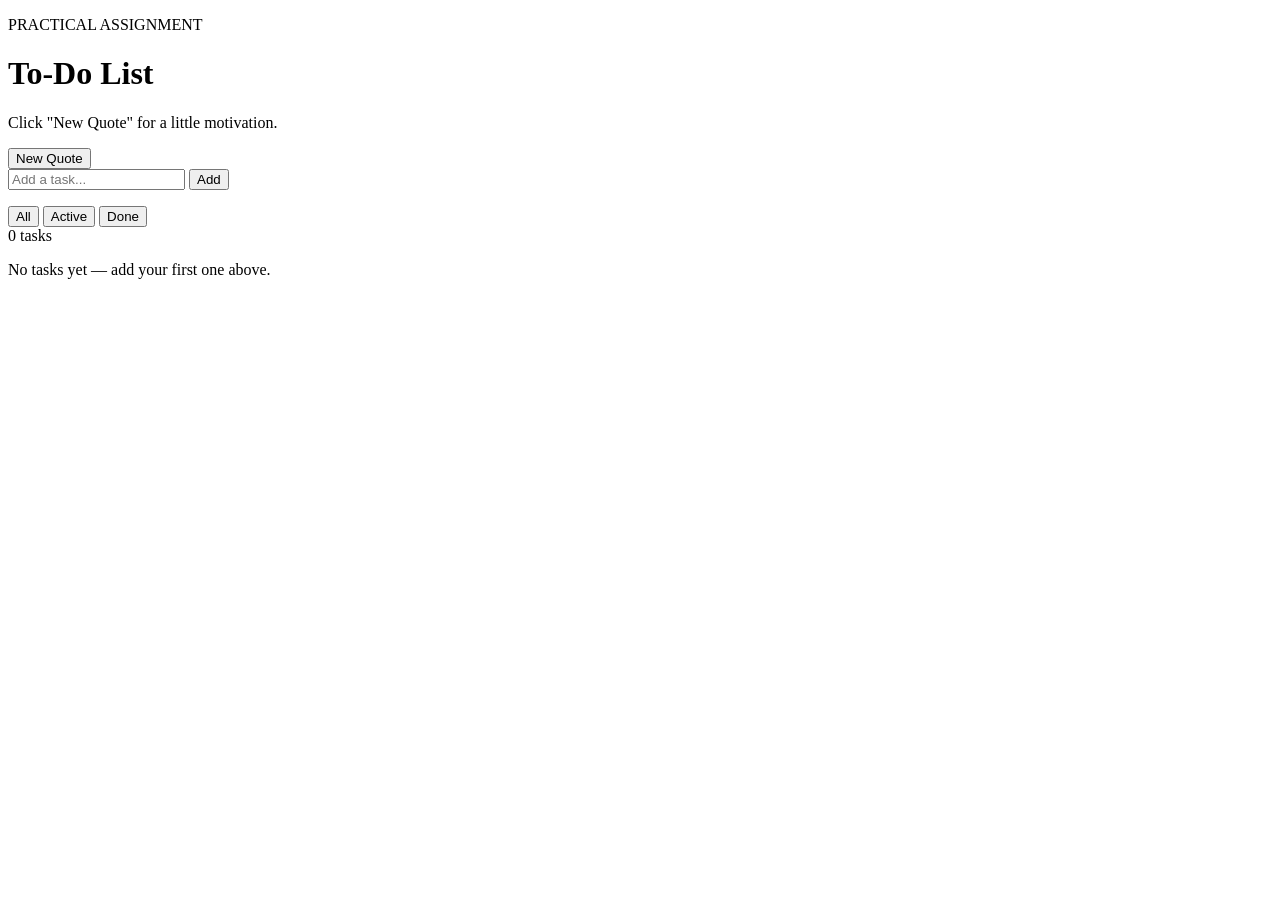
==== index.html @ 6e088c14 "added all todolist app structure" ====
<!doctype html>
<html lang="en">
    <head>
        <meta charset="UTF-8" />
        <meta name="viewport" content="width=device-width, initial-scale=1.0" />
        <title>To-Do List</title>
        <link rel="stylesheet" href="to-do-list.css" />
    </head>

    <body>
        <div class="todo-app">
            <header>
                <p class="kicker">PRACTICAL ASSIGNMENT</p>
                <h1>To-Do List</h1>
            </header>

            <!-- QUOTE WIDGET (Homework: Fetch Motivational Quotes) -->
            <div class="quote-box" id="quote-box">
                <p class="quote-text" id="quote-text">
                    Click "New Quote" for a little motivation.
                </p>
                <p class="quote-author" id="quote-author"></p>
                <button class="quote-btn" id="quote-btn" type="button">
                    New Quote
                </button>
            </div>

            <div class="composer">
                <input
                    type="text"
                    id="task-input"
                    placeholder="Add a task..."
                    autocomplete="off"
                />
                <button id="add-btn">Add</button>
            </div>

            <p class="error-msg" id="error-msg"></p>

            <!-- FILTER TABS -->
            <div class="filters" id="filters">
                <button
                    class="filter-btn active"
                    data-filter="all"
                    type="button"
                >
                    All
                </button>
                <button class="filter-btn" data-filter="active" type="button">
                    Active
                </button>
                <button class="filter-btn" data-filter="done" type="button">
                    Done
                </button>
            </div>

            <div class="list-meta">
                <span id="count-label">0 tasks</span>
                <span id="done-label"></span>
            </div>

            <ul id="task-list"></ul>

            <div class="empty-state" id="empty-state">
                No tasks yet — add your first one above.
            </div>
        </div>

        <script src="to-do-list.js"></script>
    </body>
</html>
---- to-do-list.css ----
:root {
    --primary: #ff6b5b;
    --primary-dark: #e8503f;
    --teal: #17b8a6;
    --purple: #8b5cf6;
    --yellow: #ffb703;
    --pink: #ff5da2;
    --secondary: #eaf6f5;
    --text-dark: #232946;
    --text-light: #6b7189;
    --card-bg: #ffffff;
    --shadow-sm: 0 2px 6px rgba(35, 41, 70, 0.08);
    --shadow-md: 0 12px 32px rgba(255, 107, 91, 0.18);
}
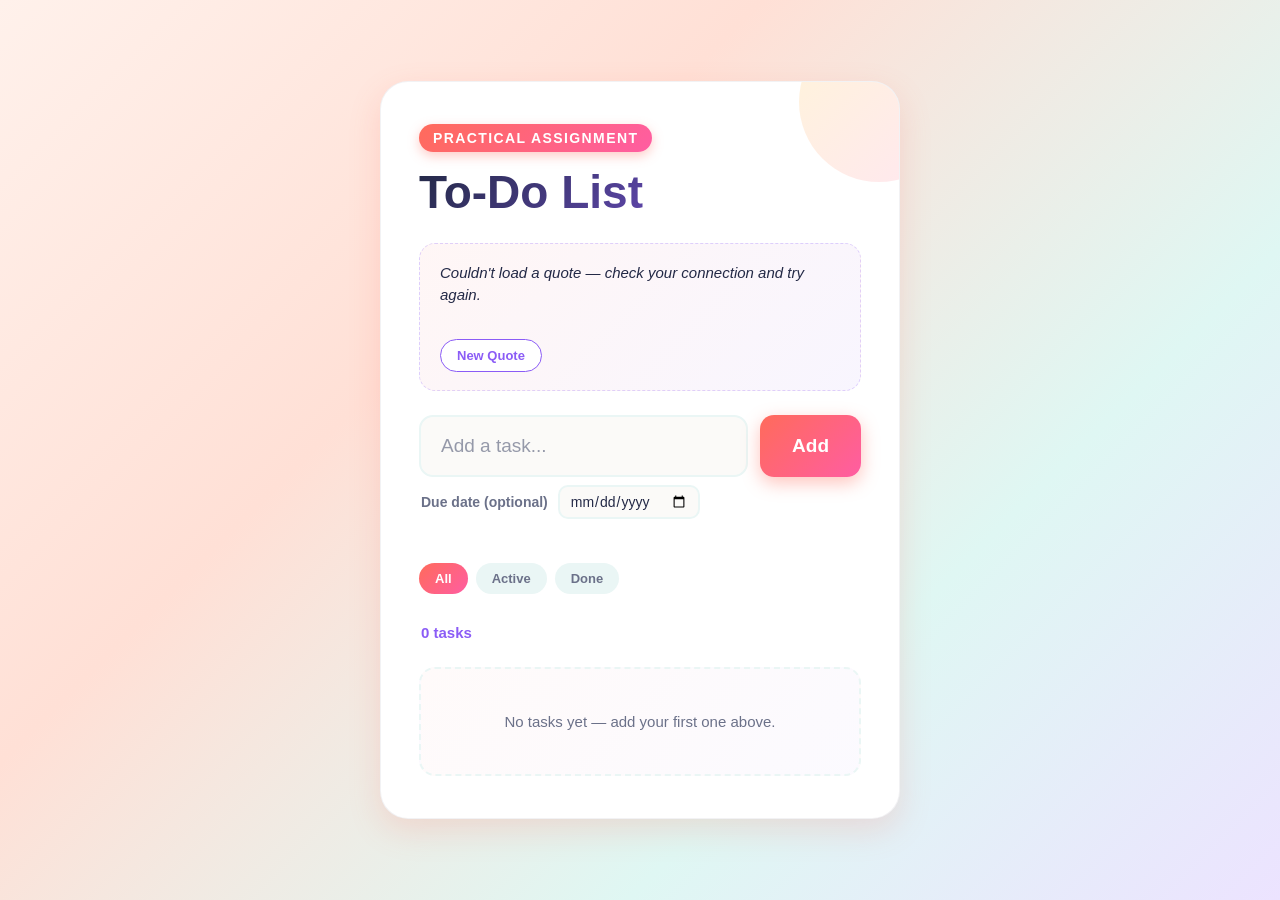
==== commit 615ab895: "Add edit task, due dates, and undo delete" ====
--- a/index.html
+++ b/index.html
@@ -35,6 +35,12 @@
                 <button id="add-btn">Add</button>
             </div>
 
+            <!-- DUE DATE (optional) -->
+            <label class="due-row" for="due-input">
+                Due date (optional)
+                <input type="date" id="due-input" />
+            </label>
+
             <p class="error-msg" id="error-msg"></p>
 
             <!-- FILTER TABS -->
@@ -66,6 +72,12 @@
             </div>
         </div>
 
+        <!-- UNDO TOAST -->
+        <div class="toast" id="toast" role="status" aria-live="polite">
+            <span id="toast-msg">Task deleted</span>
+            <button id="toast-undo" type="button">Undo</button>
+        </div>
+
         <script src="to-do-list.js"></script>
     </body>
 </html>
--- a/to-do-list.css
+++ b/to-do-list.css
@@ -12,3 +12,612 @@
     --shadow-sm: 0 2px 6px rgba(35, 41, 70, 0.08);
     --shadow-md: 0 12px 32px rgba(255, 107, 91, 0.18);
 }
+
+/* Color rotation for task accents/checkboxes — cycles every 4 tasks */
+.todo-app #task-list li:nth-child(4n + 1) {
+    --accent: var(--primary);
+}
+.todo-app #task-list li:nth-child(4n + 2) {
+    --accent: var(--teal);
+}
+.todo-app #task-list li:nth-child(4n + 3) {
+    --accent: var(--purple);
+}
+.todo-app #task-list li:nth-child(4n + 4) {
+    --accent: var(--pink);
+}
+
+html,
+body {
+    height: 100%;
+}
+
+body {
+    min-height: 100vh;
+    margin: 0;
+    display: flex;
+    align-items: center;
+    justify-content: center;
+    background: linear-gradient(
+        135deg,
+        #fff1eb 0%,
+        #ffe0d6 35%,
+        #dff7f3 70%,
+        #ece3ff 100%
+    );
+    font-family:
+        -apple-system, BlinkMacSystemFont, "Segoe UI", Roboto, sans-serif;
+}
+
+.todo-app {
+    box-sizing: border-box;
+    width: 100%;
+    max-width: 520px;
+    margin: 20px;
+    padding: 42px 38px;
+    color: var(--text-dark);
+    background: var(--card-bg);
+    border-radius: 28px;
+    box-shadow: var(--shadow-md);
+    border: 1px solid rgba(35, 41, 70, 0.06);
+    position: relative;
+    overflow: hidden;
+}
+
+.todo-app::before {
+    content: "";
+    position: absolute;
+    top: -60px;
+    right: -60px;
+    width: 160px;
+    height: 160px;
+    border-radius: 50%;
+    background: linear-gradient(135deg, var(--yellow), var(--pink));
+    opacity: 0.15;
+    pointer-events: none;
+}
+
+.todo-app header {
+    margin-bottom: 24px;
+    position: relative;
+}
+
+/* QUOTE WIDGET */
+.todo-app .quote-box {
+    background: linear-gradient(
+        135deg,
+        rgba(255, 107, 91, 0.06),
+        rgba(139, 92, 246, 0.06)
+    );
+    border: 1.5px dashed rgba(139, 92, 246, 0.25);
+    border-radius: 16px;
+    padding: 18px 20px;
+    margin-bottom: 24px;
+    text-align: left;
+}
+
+.todo-app .quote-text {
+    font-size: 15px;
+    font-style: italic;
+    color: var(--text-dark);
+    margin: 0 0 4px;
+    line-height: 1.5;
+}
+
+.todo-app .quote-author {
+    font-size: 13px;
+    font-weight: 700;
+    color: var(--purple);
+    margin: 0 0 12px;
+    min-height: 16px;
+}
+
+.todo-app .quote-btn {
+    background: #ffffff;
+    border: 1.5px solid var(--purple);
+    color: var(--purple);
+    font-size: 13px;
+    font-weight: 700;
+    padding: 8px 16px;
+    border-radius: 999px;
+    cursor: pointer;
+    transition:
+        background 0.15s ease,
+        color 0.15s ease,
+        opacity 0.15s ease;
+}
+
+.todo-app .quote-btn:hover {
+    background: var(--purple);
+    color: #ffffff;
+}
+
+.todo-app .quote-btn:disabled {
+    opacity: 0.6;
+    cursor: default;
+}
+
+/* FILTER TABS */
+.todo-app .filters {
+    display: flex;
+    gap: 8px;
+    margin: 18px 0 4px;
+}
+
+.todo-app .filter-btn {
+    background: var(--secondary);
+    border: none;
+    color: var(--text-light);
+    font-size: 13px;
+    font-weight: 700;
+    padding: 8px 16px;
+    border-radius: 999px;
+    cursor: pointer;
+    transition:
+        background 0.15s ease,
+        color 0.15s ease;
+}
+
+.todo-app .filter-btn:hover {
+    color: var(--text-dark);
+}
+
+.todo-app .filter-btn.active {
+    background: linear-gradient(135deg, var(--primary), var(--pink));
+    color: #ffffff;
+}
+
+.todo-app .kicker {
+    display: inline-flex;
+    align-items: center;
+    gap: 6px;
+    font-size: 14px;
+    letter-spacing: 0.1em;
+    text-transform: uppercase;
+    color: #ffffff;
+    margin: 0 0 14px;
+    font-weight: 800;
+    background: linear-gradient(135deg, var(--primary), var(--pink));
+    padding: 6px 14px;
+    border-radius: 999px;
+    box-shadow: 0 4px 12px rgba(255, 107, 91, 0.35);
+}
+
+.todo-app h1 {
+    font-size: 46px;
+    line-height: 1.15;
+    margin: 0;
+    font-weight: 800;
+    color: var(--text-dark);
+    background: linear-gradient(135deg, var(--text-dark), var(--purple));
+    -webkit-background-clip: text;
+    background-clip: text;
+    -webkit-text-fill-color: transparent;
+}
+
+.todo-app .composer {
+    display: flex;
+    gap: 12px;
+    margin-bottom: 8px;
+}
+
+.todo-app #task-input {
+    flex: 1;
+    background: #fbfaf8;
+    border: 2px solid var(--secondary);
+    border-radius: 14px;
+    padding: 18px 20px;
+    font-size: 19px;
+    color: var(--text-dark);
+    outline: none;
+    min-width: 0;
+    transition:
+        border-color 0.2s ease,
+        box-shadow 0.2s ease,
+        background 0.2s ease;
+}
+
+.todo-app #task-input::placeholder {
+    color: var(--text-light);
+    opacity: 0.7;
+}
+
+.todo-app #task-input:focus {
+    border-color: var(--primary);
+    background: var(--card-bg);
+    box-shadow: 0 0 0 4px rgba(255, 107, 91, 0.15);
+}
+
+.todo-app #task-input.shake {
+    animation: todo-shake 0.32s ease;
+    border-color: #c0392b;
+    box-shadow: 0 0 0 4px rgba(192, 57, 43, 0.15);
+}
+
+@keyframes todo-shake {
+    0%,
+    100% {
+        transform: translateX(0);
+    }
+    25% {
+        transform: translateX(-5px);
+    }
+    50% {
+        transform: translateX(5px);
+    }
+    75% {
+        transform: translateX(-5px);
+    }
+}
+
+.todo-app #add-btn {
+    background: linear-gradient(135deg, var(--primary), var(--pink));
+    color: #ffffff;
+    border: none;
+    border-radius: 14px;
+    padding: 0 32px;
+    font-size: 19px;
+    font-weight: 700;
+    cursor: pointer;
+    box-shadow: 0 6px 18px rgba(255, 107, 91, 0.4);
+    transition:
+        transform 0.15s ease,
+        box-shadow 0.15s ease,
+        opacity 0.15s ease;
+}
+
+.todo-app #add-btn:hover {
+    transform: translateY(-2px) scale(1.02);
+    box-shadow: 0 10px 24px rgba(255, 107, 91, 0.5);
+}
+
+.todo-app #add-btn:active {
+    transform: translateY(0) scale(0.98);
+    opacity: 0.92;
+}
+
+.todo-app .error-msg {
+    font-size: 16px;
+    color: #e8503f;
+    min-height: 18px;
+    margin: 8px 0 4px 2px;
+    font-weight: 600;
+}
+
+.todo-app .list-meta {
+    display: flex;
+    justify-content: space-between;
+    align-items: baseline;
+    margin: 30px 0 14px;
+    padding: 0 2px;
+}
+
+.todo-app .list-meta span {
+    font-size: 15px;
+    font-weight: 700;
+    color: var(--text-light);
+}
+
+.todo-app #count-label {
+    color: var(--purple);
+}
+
+.todo-app #done-label {
+    color: var(--teal);
+}
+
+.todo-app #task-list {
+    list-style: none;
+    margin: 0;
+    padding: 0;
+    display: flex;
+    flex-direction: column;
+    gap: 12px;
+}
+
+.todo-app #task-list li {
+    display: flex;
+    align-items: center;
+    gap: 12px;
+    background: #fbfaf8;
+    border: 1.5px solid transparent;
+    border-left: 4px solid var(--accent, var(--primary));
+    border-radius: 16px;
+    padding: 16px 16px 16px 10px;
+    animation: todo-rise 0.3s cubic-bezier(0.34, 1.56, 0.64, 1);
+    transition:
+        transform 0.15s ease,
+        box-shadow 0.15s ease,
+        border-color 0.15s ease,
+        opacity 0.15s ease;
+}
+
+.todo-app #task-list li.dragging {
+    opacity: 0.4;
+    box-shadow: 0 10px 24px rgba(35, 41, 70, 0.15);
+    cursor: grabbing;
+}
+
+.todo-app .drag-handle {
+    flex: none;
+    width: 18px;
+    height: 24px;
+    background: none;
+    border: none;
+    color: var(--text-light);
+    opacity: 0.35;
+    cursor: grab;
+    display: flex;
+    align-items: center;
+    justify-content: center;
+    padding: 0;
+    transition:
+        opacity 0.15s ease,
+        color 0.15s ease;
+}
+
+.todo-app .drag-handle:hover {
+    opacity: 0.8;
+    color: var(--accent, var(--primary));
+}
+
+.todo-app .drag-handle:active {
+    cursor: grabbing;
+}
+
+.todo-app #task-list li:hover {
+    transform: translateY(-3px) scale(1.01);
+    box-shadow: var(--shadow-sm);
+    border-color: var(--accent, var(--primary));
+}
+
+@keyframes todo-rise {
+    from {
+        opacity: 0;
+        transform: translateY(10px) scale(0.96);
+    }
+    to {
+        opacity: 1;
+        transform: translateY(0) scale(1);
+    }
+}
+
+.todo-app .check {
+    width: 28px;
+    height: 28px;
+    flex: none;
+    border-radius: 50%;
+    border: 2px solid var(--accent, var(--secondary));
+    background: var(--card-bg);
+    cursor: pointer;
+    display: flex;
+    align-items: center;
+    justify-content: center;
+    padding: 0;
+    transition:
+        background 0.2s ease,
+        border-color 0.2s ease,
+        transform 0.2s cubic-bezier(0.34, 1.56, 0.64, 1);
+}
+
+.todo-app .check:hover {
+    transform: scale(1.15) rotate(-6deg);
+}
+
+.todo-app .check svg {
+    width: 15px;
+    height: 15px;
+    opacity: 0;
+    transform: scale(0.4) rotate(-20deg);
+    transition:
+        opacity 0.2s ease,
+        transform 0.25s cubic-bezier(0.34, 1.56, 0.64, 1);
+}
+
+.todo-app li.done .check {
+    background: var(--accent, var(--primary));
+    border-color: var(--accent, var(--primary));
+    transform: scale(1.05);
+}
+
+.todo-app li.done .check svg {
+    opacity: 1;
+    transform: scale(1) rotate(0deg);
+}
+
+.todo-app .task-text {
+    flex: 1;
+    font-size: 20px;
+    line-height: 1.5;
+    word-break: break-word;
+    color: var(--text-dark);
+    font-weight: 500;
+    transition: color 0.2s ease;
+}
+
+.todo-app li.done .task-text {
+    text-decoration: line-through;
+    color: var(--text-light);
+    font-weight: 400;
+}
+
+.todo-app .delete-btn {
+    flex: none;
+    background: none;
+    border: none;
+    cursor: pointer;
+    color: var(--text-light);
+    opacity: 0;
+    padding: 7px;
+    border-radius: 8px;
+    display: flex;
+    transition:
+        opacity 0.15s ease,
+        color 0.15s ease,
+        background 0.15s ease,
+        transform 0.15s ease;
+}
+
+.todo-app #task-list li:hover .delete-btn {
+    opacity: 0.6;
+}
+
+.todo-app .delete-btn:hover {
+    opacity: 1;
+    color: #ffffff;
+    background: #e8503f;
+    transform: rotate(90deg);
+}
+
+.todo-app .empty-state {
+    display: none;
+    text-align: center;
+    padding: 44px 12px;
+    color: var(--text-light);
+    font-size: 15px;
+    font-weight: 500;
+    border: 2px dashed var(--secondary);
+    border-radius: 16px;
+    margin-top: 12px;
+    background: linear-gradient(
+        135deg,
+        rgba(255, 107, 91, 0.03),
+        rgba(139, 92, 246, 0.03)
+    );
+}
+
+@media (max-width: 400px) {
+    .todo-app {
+        width: 94%;
+        padding: 30px 22px;
+        border-radius: 20px;
+    }
+    .todo-app h1 {
+        font-size: 30px;
+    }
+    .todo-app #task-input {
+        font-size: 16px;
+    }
+    .todo-app #add-btn {
+        font-size: 16px;
+        padding: 0 20px;
+    }
+}
+/* DUE DATE ROW */
+.todo-app .due-row {
+    display: flex;
+    align-items: center;
+    gap: 10px;
+    margin: 6px 2px 0;
+    font-size: 14px;
+    font-weight: 600;
+    color: var(--text-light);
+}
+
+.todo-app #due-input {
+    font-family: inherit;
+    font-size: 14px;
+    color: var(--text-dark);
+    background: #fbfaf8;
+    border: 2px solid var(--secondary);
+    border-radius: 10px;
+    padding: 6px 10px;
+    outline: none;
+}
+
+.todo-app #due-input:focus {
+    border-color: var(--primary);
+}
+
+/* TASK TEXT + DUE BADGE */
+.todo-app .task-main {
+    flex: 1;
+    min-width: 0;
+    display: flex;
+    flex-direction: column;
+    gap: 4px;
+}
+
+.todo-app .task-text {
+    cursor: text;
+}
+
+.todo-app .due-badge {
+    display: none;
+    align-self: flex-start;
+    font-size: 12px;
+    font-weight: 700;
+    padding: 3px 10px;
+    border-radius: 999px;
+    background: var(--secondary);
+    color: var(--text-light);
+}
+
+.todo-app .due-badge.show {
+    display: inline-block;
+}
+
+.todo-app .due-badge.today {
+    background: rgba(255, 183, 3, 0.18);
+    color: #b07a00;
+}
+
+.todo-app .due-badge.overdue {
+    background: rgba(232, 80, 63, 0.12);
+    color: #e8503f;
+}
+
+/* INLINE EDIT */
+.todo-app .edit-input {
+    width: 100%;
+    box-sizing: border-box;
+    font-size: 20px;
+    font-weight: 500;
+    color: var(--text-dark);
+    background: #ffffff;
+    border: 2px solid var(--primary);
+    border-radius: 10px;
+    padding: 6px 10px;
+    outline: none;
+    box-shadow: 0 0 0 4px rgba(255, 107, 91, 0.15);
+}
+
+/* UNDO TOAST */
+.toast {
+    position: fixed;
+    left: 50%;
+    bottom: 28px;
+    transform: translate(-50%, 20px);
+    display: flex;
+    align-items: center;
+    gap: 14px;
+    background: var(--text-dark);
+    color: #ffffff;
+    padding: 12px 14px 12px 20px;
+    border-radius: 14px;
+    font-size: 15px;
+    font-weight: 600;
+    box-shadow: 0 12px 32px rgba(35, 41, 70, 0.3);
+    opacity: 0;
+    pointer-events: none;
+    transition:
+        opacity 0.2s ease,
+        transform 0.2s ease;
+    z-index: 10;
+}
+
+.toast.show {
+    opacity: 1;
+    transform: translate(-50%, 0);
+    pointer-events: auto;
+}
+
+.toast button {
+    background: linear-gradient(135deg, var(--primary), var(--pink));
+    color: #ffffff;
+    border: none;
+    border-radius: 999px;
+    padding: 7px 16px;
+    font-weight: 700;
+    cursor: pointer;
+}
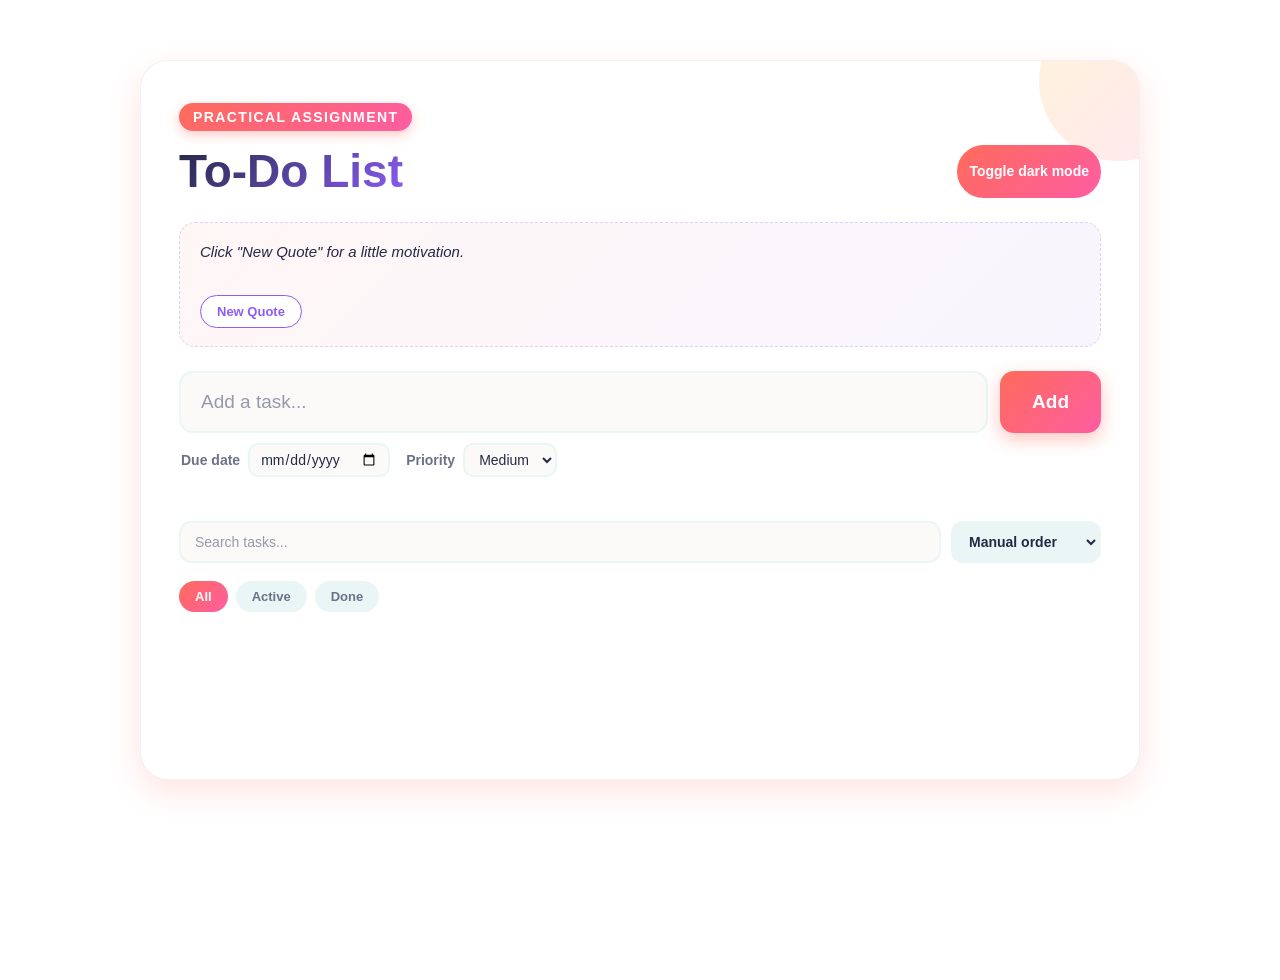
==== commit d241dd56: "feat: added darkmode" ====
--- a/index.html
+++ b/index.html
@@ -11,7 +11,10 @@
         <div class="todo-app">
             <header>
                 <p class="kicker">PRACTICAL ASSIGNMENT</p>
-                <h1>To-Do List</h1>
+                <div class="logo">
+                    <h1>To-Do List</h1>
+                    <button onclick="myFunction()">Toggle dark mode</button>
+                </div>
             </header>
 
             <!-- QUOTE WIDGET (Homework: Fetch Motivational Quotes) -->
@@ -35,13 +38,39 @@
                 <button id="add-btn">Add</button>
             </div>
 
-            <!-- DUE DATE (optional) -->
-            <label class="due-row" for="due-input">
-                Due date (optional)
-                <input type="date" id="due-input" />
-            </label>
+            <!-- DUE DATE + PRIORITY (optional) -->
+            <div class="due-row">
+                <label for="due-input">
+                    Due date
+                    <input type="date" id="due-input" />
+                </label>
+                <label for="priority-input">
+                    Priority
+                    <select id="priority-input">
+                        <option value="low">Low</option>
+                        <option value="medium" selected>Medium</option>
+                        <option value="high">High</option>
+                    </select>
+                </label>
+            </div>
 
             <p class="error-msg" id="error-msg"></p>
+
+            <!-- SEARCH + SORT -->
+            <div class="toolbar">
+                <input
+                    type="text"
+                    id="search-input"
+                    class="search-input"
+                    placeholder="Search tasks..."
+                    autocomplete="off"
+                />
+                <select id="sort-select" class="sort-select">
+                    <option value="manual">Manual order</option>
+                    <option value="due">Sort by due date</option>
+                    <option value="priority">Sort by priority</option>
+                </select>
+            </div>
 
             <!-- FILTER TABS -->
             <div class="filters" id="filters">
@@ -60,15 +89,12 @@
                 </button>
             </div>
 
-            <div class="list-meta">
-                <span id="count-label">0 tasks</span>
-                <span id="done-label"></span>
-            </div>
+            <div class="task-list-container">
+                <ul id="task-list"></ul>
 
-            <ul id="task-list"></ul>
-
-            <div class="empty-state" id="empty-state">
-                No tasks yet — add your first one above.
+                <div class="empty-state" id="empty-state">
+                    No tasks yet — add your first one above.
+                </div>
             </div>
         </div>
 
@@ -77,7 +103,6 @@
             <span id="toast-msg">Task deleted</span>
             <button id="toast-undo" type="button">Undo</button>
         </div>
-
-        <script src="to-do-list.js"></script>
     </body>
+    <script src="to-do-list.js"></script>
 </html>
--- a/to-do-list.css
+++ b/to-do-list.css
@@ -33,26 +33,29 @@
 }
 
 body {
+    background-color: white;
+    color: black;
     min-height: 100vh;
     margin: 0;
     display: flex;
-    align-items: center;
+    align-items: flex-start;
     justify-content: center;
-    background: linear-gradient(
-        135deg,
-        #fff1eb 0%,
-        #ffe0d6 35%,
-        #dff7f3 70%,
-        #ece3ff 100%
-    );
+    padding-top: 40px;
+    padding-bottom: 40px;
+
     font-family:
         -apple-system, BlinkMacSystemFont, "Segoe UI", Roboto, sans-serif;
 }
 
+.dark-mode {
+    background-image: linear-gradient(red, yellow, blue);
+    color: white;
+}
 .todo-app {
     box-sizing: border-box;
     width: 100%;
-    max-width: 520px;
+    max-width: 1000px;
+    height: 80%;
     margin: 20px;
     padding: 42px 38px;
     color: var(--text-dark);
@@ -76,7 +79,28 @@
     opacity: 0.15;
     pointer-events: none;
 }
-
+.logo {
+    display: flex;
+    justify-content: space-between;
+}
+.logo button {
+    background: linear-gradient(135deg, var(--primary), var(--pink));
+    border: none;
+    cursor: pointer;
+    color: white;
+    font-size: 14px;
+    font-weight: 700;
+    padding: 6px 12px;
+    border-radius: 999px;
+    transition:
+        background 0.15s ease,
+        color 0.15s ease,
+        transform 0.15s ease;
+}
+.logo button:hover {
+    background: linear-gradient(135deg, var(--yellow), var(--primary));
+    transform: translateY(-1px);
+}
 .todo-app header {
     margin-bottom: 24px;
     position: relative;
@@ -621,3 +645,218 @@
     font-weight: 700;
     cursor: pointer;
 }
+/* CLICKABLE DUE-DATE BADGE */
+.todo-app .task-main {
+    position: relative;
+}
+
+.todo-app .due-badge {
+    display: inline-block;
+    border: none;
+    font-family: inherit;
+    cursor: pointer;
+    transition:
+        transform 0.15s ease,
+        opacity 0.15s ease;
+}
+
+.todo-app .due-badge:hover {
+    transform: translateY(-1px);
+}
+
+/* task has no date yet */
+.todo-app .due-badge.empty {
+    background: transparent;
+    border: 1.5px dashed var(--text-light);
+    color: var(--text-light);
+    opacity: 0.55;
+}
+
+.todo-app .due-badge.empty:hover {
+    opacity: 1;
+    border-color: var(--primary);
+    color: var(--primary);
+}
+
+/* hidden real date input, only used to open the calendar popup */
+.todo-app .due-editor {
+    position: absolute;
+    left: 0;
+    bottom: 0;
+    width: 1px;
+    height: 1px;
+    opacity: 0;
+    pointer-events: none;
+}
+/* =========================================================
+   PRIORITY TAGS, SEARCH BOX, SORT DROPDOWN
+   ========================================================= */
+
+/* Due date + priority now share one row */
+.todo-app .due-row {
+    display: flex;
+    align-items: center;
+    flex-wrap: wrap;
+    gap: 16px;
+    margin: 10px 2px 0;
+}
+
+.todo-app .due-row label {
+    display: flex;
+    align-items: center;
+    gap: 8px;
+    font-size: 14px;
+    font-weight: 600;
+    color: var(--text-light);
+}
+
+.todo-app #due-input,
+.todo-app #priority-input {
+    font-family: inherit;
+    font-size: 14px;
+    color: var(--text-dark);
+    background: #fbfaf8;
+    border: 2px solid var(--secondary);
+    border-radius: 10px;
+    padding: 6px 10px;
+    outline: none;
+    cursor: pointer;
+}
+
+.todo-app #due-input:focus,
+.todo-app #priority-input:focus {
+    border-color: var(--primary);
+}
+
+/* Search + sort toolbar */
+.todo-app .toolbar {
+    display: flex;
+    gap: 10px;
+    margin: 18px 0 4px;
+}
+
+.todo-app .search-input {
+    flex: 1;
+    min-width: 0;
+    font-family: inherit;
+    font-size: 14px;
+    color: var(--text-dark);
+    background: #fbfaf8;
+    border: 2px solid var(--secondary);
+    border-radius: 12px;
+    padding: 10px 14px;
+    outline: none;
+    transition:
+        border-color 0.2s ease,
+        box-shadow 0.2s ease;
+}
+
+.todo-app .search-input::placeholder {
+    color: var(--text-light);
+    opacity: 0.7;
+}
+
+.todo-app .search-input:focus {
+    border-color: var(--primary);
+    box-shadow: 0 0 0 4px rgba(255, 107, 91, 0.12);
+}
+
+.todo-app .sort-select {
+    font-family: inherit;
+    font-size: 14px;
+    font-weight: 600;
+    color: var(--text-dark);
+    background: var(--secondary);
+    border: 2px solid transparent;
+    border-radius: 12px;
+    padding: 10px 12px;
+    outline: none;
+    cursor: pointer;
+    max-width: 150px;
+}
+
+.todo-app .sort-select:focus {
+    border-color: var(--primary);
+}
+
+/* Priority tag on each task */
+.todo-app .priority-badge {
+    display: inline-block;
+    align-self: flex-start;
+    border: none;
+    font-family: inherit;
+    cursor: pointer;
+    font-size: 12px;
+    font-weight: 700;
+    padding: 3px 10px;
+    border-radius: 999px;
+    margin-top: 2px;
+    transition: transform 0.15s ease;
+}
+
+.todo-app .priority-badge:hover {
+    transform: translateY(-1px);
+}
+
+.todo-app .priority-badge.low {
+    background: rgba(23, 184, 166, 0.15);
+    color: #0e8577;
+}
+
+.todo-app .priority-badge.medium {
+    background: rgba(255, 183, 3, 0.18);
+    color: #b07a00;
+}
+
+.todo-app .priority-badge.high {
+    background: rgba(232, 80, 63, 0.14);
+    color: #e8503f;
+}
+
+/* task-main now stacks text, due badge, and priority badge with a bit more gap */
+.todo-app .task-main {
+    gap: 5px;
+}
+
+@media (max-width: 600px) {
+    .todo-app .toolbar {
+        flex-wrap: wrap;
+    }
+    .todo-app .sort-select {
+        max-width: none;
+        flex: 1;
+    }
+}
+/* Scrollable task list */
+.task-list-container {
+    max-height: 500px;
+    overflow-y: auto;
+    overflow-x: hidden;
+    padding-right: 8px;
+}
+
+/* Task list */
+#task-list {
+    margin: 0;
+    padding: 0;
+    list-style: none;
+}
+
+/* Custom scrollbar */
+.task-list-container::-webkit-scrollbar {
+    width: 8px;
+}
+
+.task-list-container::-webkit-scrollbar-track {
+    background: #f1f1f1;
+    border-radius: 10px;
+}
+
+.task-list-container::-webkit-scrollbar-thumb {
+    background: #bbb;
+    border-radius: 10px;
+}
+
+.task-list-container::-webkit-scrollbar-thumb:hover {
+    background: #999;
+}
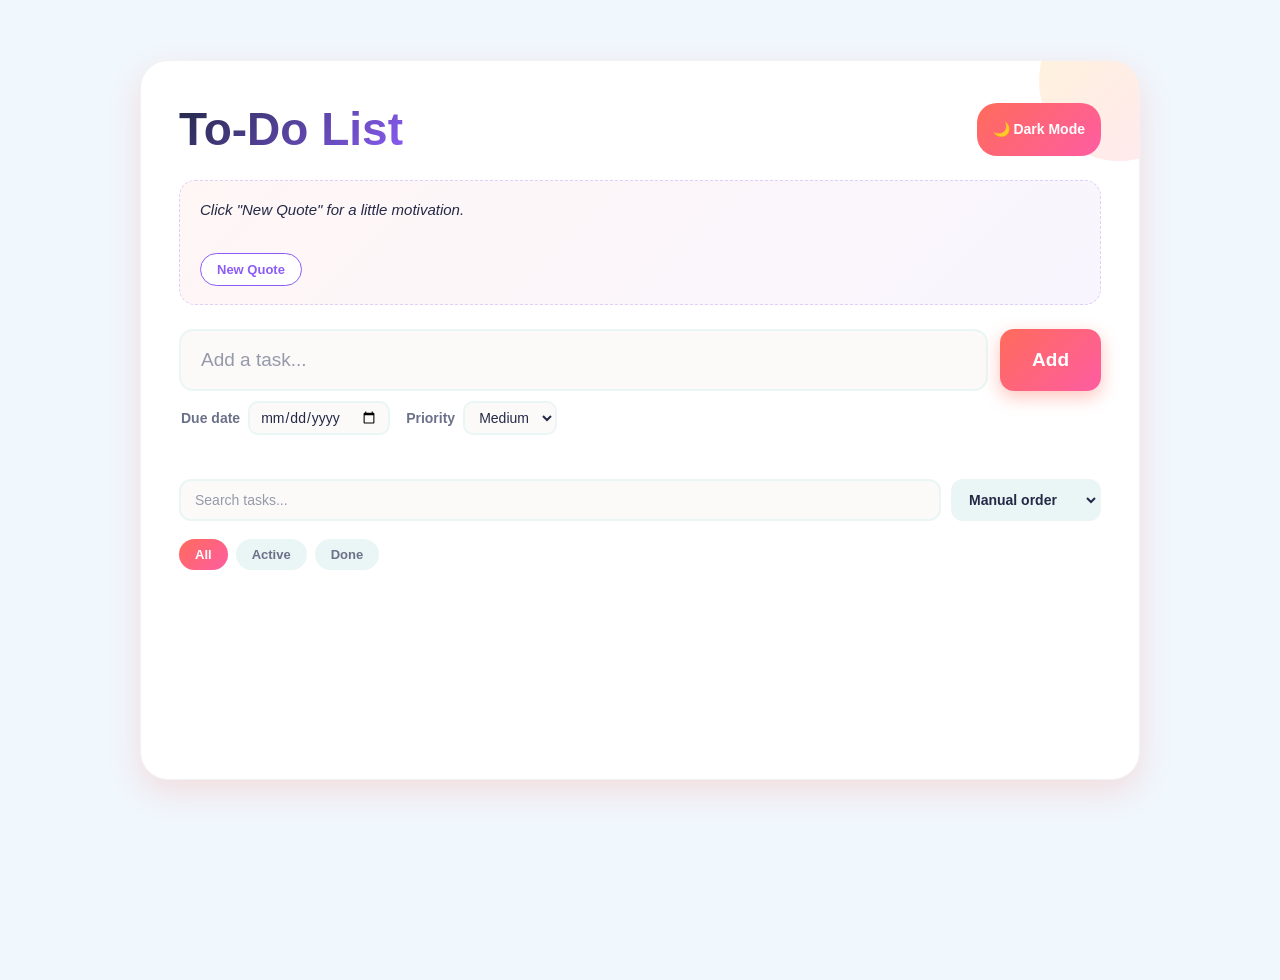
==== commit ea8fed67: "feat: Added Light and Dark mode" ====
--- a/index.html
+++ b/index.html
@@ -10,10 +10,12 @@
     <body>
         <div class="todo-app">
             <header>
-                <p class="kicker">PRACTICAL ASSIGNMENT</p>
                 <div class="logo">
                     <h1>To-Do List</h1>
-                    <button onclick="myFunction()">Toggle dark mode</button>
+
+                    <button id="mode-btn" onclick="myFunction()">
+                        🌙 Dark Mode
+                    </button>
                 </div>
             </header>
 
--- a/to-do-list.css
+++ b/to-do-list.css
@@ -33,8 +33,8 @@
 }
 
 body {
-    background-color: white;
-    color: black;
+    background-color: #f0f7fd;
+    color: #222;
     min-height: 100vh;
     margin: 0;
     display: flex;
@@ -42,14 +42,102 @@
     justify-content: center;
     padding-top: 40px;
     padding-bottom: 40px;
+    transition: 0.4s ease;
 
     font-family:
         -apple-system, BlinkMacSystemFont, "Segoe UI", Roboto, sans-serif;
 }
 
-.dark-mode {
-    background-image: linear-gradient(red, yellow, blue);
-    color: white;
+/* =========================
+   DARK MODE
+   ========================= */
+
+body.night-mode {
+    background-color: #121212;
+    color: #e0e0e0;
+}
+
+body.night-mode .todo-app {
+    background: #1e1e1e;
+    color: #e0e0e0;
+    border-color: #333;
+}
+
+body.night-mode .todo-app h1 {
+    color: #ffffff;
+    background: none;
+    -webkit-text-fill-color: #ffffff;
+}
+
+body.night-mode #task-input,
+body.night-mode #due-input,
+body.night-mode #priority-input,
+body.night-mode .search-input {
+    background: #2a2a2a;
+    color: #ffffff;
+    border-color: #444;
+}
+
+body.night-mode #task-input::placeholder,
+body.night-mode .search-input::placeholder {
+    color: #aaa;
+}
+
+body.night-mode #task-list li {
+    background: #2a2a2a;
+    color: #ffffff;
+}
+
+body.night-mode .task-text {
+    color: #ffffff;
+}
+
+body.night-mode .quote-box {
+    background: #252525;
+    border-color: #444;
+}
+
+body.night-mode .quote-text {
+    color: #ffffff;
+}
+
+body.night-mode .quote-btn {
+    background: #2a2a2a;
+    color: #b9a0ff;
+}
+
+body.night-mode .filter-btn {
+    background: #2a2a2a;
+    color: #cccccc;
+}
+
+body.night-mode .sort-select {
+    background: #2a2a2a;
+    color: #ffffff;
+}
+
+body.night-mode .empty-state {
+    background: #252525;
+    border-color: #444;
+}
+
+body.night-mode .task-list-container::-webkit-scrollbar-track {
+    background: #222;
+}
+
+body.night-mode .task-list-container::-webkit-scrollbar-thumb {
+    background: #555;
+}
+
+body.night-mode .task-list-container::-webkit-scrollbar-thumb:hover {
+    background: #777;
+}
+#mode-btn {
+    padding: 10px 16px;
+    border: none;
+    border-radius: 20px;
+    cursor: pointer;
+    font-size: 14px;
 }
 .todo-app {
     box-sizing: border-box;
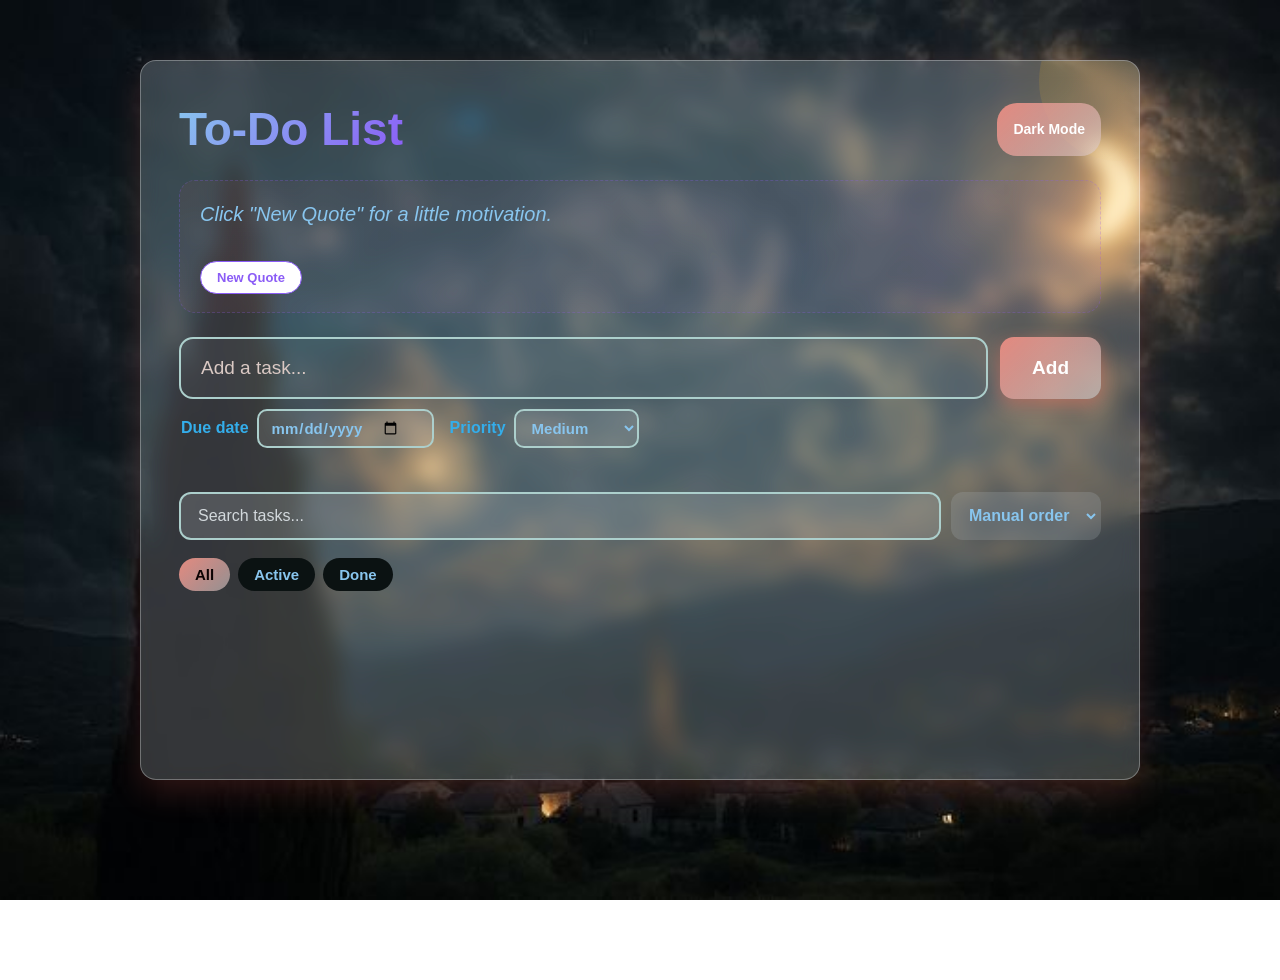
==== commit fb0b8529: "feat change: due date fixed center" ====
--- a/index.html
+++ b/index.html
@@ -14,7 +14,7 @@
                     <h1>To-Do List</h1>
 
                     <button id="mode-btn" onclick="myFunction()">
-                        🌙 Dark Mode
+                        Dark Mode
                     </button>
                 </div>
             </header>
--- a/to-do-list.css
+++ b/to-do-list.css
@@ -1,15 +1,15 @@
 :root {
-    --primary: #ff6b5b;
+    --primary: #e48a80;
     --primary-dark: #e8503f;
     --teal: #17b8a6;
     --purple: #8b5cf6;
     --yellow: #ffb703;
-    --pink: #ff5da2;
-    --secondary: #eaf6f5;
-    --text-dark: #232946;
-    --text-light: #6b7189;
+    --pink: rgba(218, 210, 210, 0.582);
+    --secondary: #accfcc;
+    --text-dark: #88c5ee;
+    --text-light: #88c5ee;
     --card-bg: #ffffff;
-    --shadow-sm: 0 2px 6px rgba(35, 41, 70, 0.08);
+    --shadow-sm: 0 2px 6px hsla(303, 78%, 20%, 0.08);
     --shadow-md: 0 12px 32px rgba(255, 107, 91, 0.18);
 }
 
@@ -33,16 +33,25 @@
 }
 
 body {
-    background-color: #f0f7fd;
-    color: #222;
     min-height: 100vh;
     margin: 0;
+
     display: flex;
     align-items: flex-start;
     justify-content: center;
+
     padding-top: 40px;
     padding-bottom: 40px;
-    transition: 0.4s ease;
+
+    /* Morning background */
+    background-image: url("image/night-sky.webp");
+
+    background-size: cover;
+    background-position: center;
+    background-repeat: no-repeat;
+    background-attachment: fixed;
+
+    transition: background-image 0.5s ease;
 
     font-family:
         -apple-system, BlinkMacSystemFont, "Segoe UI", Roboto, sans-serif;
@@ -53,48 +62,52 @@
    ========================= */
 
 body.night-mode {
-    background-color: #121212;
-    color: #e0e0e0;
+    --text-dark: #f1f5f9;
+    --text-light: #cbd5e1;
+    --card-bg: #202a3b;
+    --secondary: #52627a;
+    background-image: url("image/starry-sun.webp");
+    color: var(--text-dark);
 }
 
 body.night-mode .todo-app {
-    background: #1e1e1e;
-    color: #e0e0e0;
-    border-color: #333;
+    background: rgba(15, 20, 35, 0.75);
+    color: var(--text-dark);
+
+    border: 1px solid rgba(255, 255, 255, 0.15);
 }
 
 body.night-mode .todo-app h1 {
     color: #ffffff;
     background: none;
-    -webkit-text-fill-color: #ffffff;
+    -webkit-text-fill-color: #f1f5f9;
 }
 
 body.night-mode #task-input,
 body.night-mode #due-input,
 body.night-mode #priority-input,
 body.night-mode .search-input {
-    background: #2a2a2a;
-    color: #ffffff;
-    border-color: #444;
+    background: rgba(22, 30, 45, 0.9);
+    color: #fffefe;
+    border-color: #718096;
 }
 
 body.night-mode #task-input::placeholder,
 body.night-mode .search-input::placeholder {
-    color: #aaa;
+    color: #fdfdfd;
 }
 
 body.night-mode #task-list li {
-    background: #2a2a2a;
-    color: #ffffff;
-}
-
-body.night-mode .task-text {
-    color: #ffffff;
+    background: #2a2a2a96;
+    color: #f1f5f9;
+}
+
+body.night-mode .search-input::placeholder {
+    color: #cbd5e1;
 }
 
 body.night-mode .quote-box {
-    background: #252525;
-    border-color: #444;
+    border-color: rgba(255, 255, 255, 0.25);
 }
 
 body.night-mode .quote-text {
@@ -147,10 +160,12 @@
     margin: 20px;
     padding: 42px 38px;
     color: var(--text-dark);
-    background: var(--card-bg);
-    border-radius: 28px;
+    background: rgba(255, 255, 255, 0.2);
+    backdrop-filter: blur(10px) saturate(180%);
+    -webkit-backdrop-filter: blur(10px) saturate(180%);
+    border-radius: 16px;
     box-shadow: var(--shadow-md);
-    border: 1px solid rgba(35, 41, 70, 0.06);
+    border: 1px solid rgba(255, 255, 255, 0.3);
     position: relative;
     overflow: hidden;
 }
@@ -209,7 +224,7 @@
 }
 
 .todo-app .quote-text {
-    font-size: 15px;
+    font-size: 20px;
     font-style: italic;
     color: var(--text-dark);
     margin: 0 0 4px;
@@ -257,10 +272,10 @@
 }
 
 .todo-app .filter-btn {
-    background: var(--secondary);
+    background: #0b1212;
     border: none;
-    color: var(--text-light);
-    font-size: 13px;
+    color: var(--text-dark);
+    font-size: 15px;
     font-weight: 700;
     padding: 8px 16px;
     border-radius: 999px;
@@ -276,23 +291,7 @@
 
 .todo-app .filter-btn.active {
     background: linear-gradient(135deg, var(--primary), var(--pink));
-    color: #ffffff;
-}
-
-.todo-app .kicker {
-    display: inline-flex;
-    align-items: center;
-    gap: 6px;
-    font-size: 14px;
-    letter-spacing: 0.1em;
-    text-transform: uppercase;
-    color: #ffffff;
-    margin: 0 0 14px;
-    font-weight: 800;
-    background: linear-gradient(135deg, var(--primary), var(--pink));
-    padding: 6px 14px;
-    border-radius: 999px;
-    box-shadow: 0 4px 12px rgba(255, 107, 91, 0.35);
+    color: #0c0303;
 }
 
 .todo-app h1 {
@@ -315,12 +314,12 @@
 
 .todo-app #task-input {
     flex: 1;
-    background: #fbfaf8;
+    background: hwb(218 66% 30% / 0.068);
     border: 2px solid var(--secondary);
     border-radius: 14px;
     padding: 18px 20px;
     font-size: 19px;
-    color: var(--text-dark);
+    color: rgb(17, 1, 1);
     outline: none;
     min-width: 0;
     transition:
@@ -330,8 +329,7 @@
 }
 
 .todo-app #task-input::placeholder {
-    color: var(--text-light);
-    opacity: 0.7;
+    color: #dac9c4;
 }
 
 .todo-app #task-input:focus {
@@ -342,7 +340,7 @@
 
 .todo-app #task-input.shake {
     animation: todo-shake 0.32s ease;
-    border-color: #c0392b;
+    border-color: #7dddd5;
     box-shadow: 0 0 0 4px rgba(192, 57, 43, 0.15);
 }
 
@@ -429,9 +427,10 @@
 
 .todo-app #task-list li {
     display: flex;
+    height: 200%;
     align-items: center;
     gap: 12px;
-    background: #fbfaf8;
+    background: hwb(60.92deg 83.71% 10.09% / 12%);
     border: 1.5px solid transparent;
     border-left: 4px solid var(--accent, var(--primary));
     border-radius: 16px;
@@ -479,7 +478,7 @@
 
 .todo-app #task-list li:hover {
     transform: translateY(-3px) scale(1.01);
-    box-shadow: var(--shadow-sm);
+
     border-color: var(--accent, var(--primary));
 }
 
@@ -549,8 +548,8 @@
 
 .todo-app li.done .task-text {
     text-decoration: line-through;
-    color: var(--text-light);
-    font-weight: 400;
+    color: lightgreen;
+    font-weight: 350px;
 }
 
 .todo-app .delete-btn {
@@ -655,13 +654,14 @@
 }
 
 .todo-app .due-badge {
+    height: 24px;
     display: none;
     align-self: flex-start;
-    font-size: 12px;
+    font-size: 17px;
     font-weight: 700;
     padding: 3px 10px;
     border-radius: 999px;
-    background: var(--secondary);
+    background: black;
     color: var(--text-light);
 }
 
@@ -754,10 +754,18 @@
 
 /* task has no date yet */
 .todo-app .due-badge.empty {
+    display: inline-flex;
+    align-items: center;
+    justify-content: center;
+    width: fit-content;
     background: transparent;
     border: 1.5px dashed var(--text-light);
+    border-radius: 999px;
+    padding: 4px 12px;
     color: var(--text-light);
     opacity: 0.55;
+    white-space: nowrap;
+    box-sizing: border-box;
 }
 
 .todo-app .due-badge.empty:hover {
@@ -793,27 +801,62 @@
     display: flex;
     align-items: center;
     gap: 8px;
-    font-size: 14px;
+    font-size: 16px;
     font-weight: 600;
-    color: var(--text-light);
+    color: #34aeeb;
 }
 
 .todo-app #due-input,
 .todo-app #priority-input {
     font-family: inherit;
-    font-size: 14px;
-    color: var(--text-dark);
-    background: #fbfaf8;
+    font-size: 15px;
+    font-weight: 700;
+    color: #88c5ee;
+
+    background: rgba(255, 255, 255, 0.11);
     border: 2px solid var(--secondary);
     border-radius: 10px;
-    padding: 6px 10px;
+
+    padding: 8px 32px 8px 12px;
+
     outline: none;
     cursor: pointer;
+
+    transition:
+        border-color 0.2s ease,
+        background 0.2s ease,
+        box-shadow 0.2s ease;
+}
+
+.todo-app #priority-input option {
+    background: #ffffff;
+    color: #222222;
+    font-weight: 600;
+}
+
+.todo-app #priority-input option[value="low"] {
+    color: #0e8577;
+}
+
+.todo-app #priority-input option[value="medium"] {
+    color: #b07a00;
+}
+
+.todo-app #priority-input option[value="high"] {
+    color: #e8503f;
+}
+.todo-app #priority-input:hover {
+    border-color: var(--primary);
+}
+
+.todo-app #priority-input:focus {
+    border-color: var(--primary);
+    box-shadow: 0 0 0 4px rgba(228, 138, 128, 0.15);
 }
 
 .todo-app #due-input:focus,
 .todo-app #priority-input:focus {
-    border-color: var(--primary);
+    border-color: black;
 }
 
 /* Search + sort toolbar */
@@ -827,12 +870,12 @@
     flex: 1;
     min-width: 0;
     font-family: inherit;
-    font-size: 14px;
-    color: var(--text-dark);
-    background: #fbfaf8;
+    font-size: 16px;
+    color: white;
+    background: hwb(218 66% 30% / 0.26);
     border: 2px solid var(--secondary);
     border-radius: 12px;
-    padding: 10px 14px;
+    padding: 13px 17px;
     outline: none;
     transition:
         border-color 0.2s ease,
@@ -840,8 +883,7 @@
 }
 
 .todo-app .search-input::placeholder {
-    color: var(--text-light);
-    opacity: 0.7;
+    color: #d3d9dd;
 }
 
 .todo-app .search-input:focus {
@@ -851,10 +893,10 @@
 
 .todo-app .sort-select {
     font-family: inherit;
-    font-size: 14px;
+    font-size: 16px;
     font-weight: 600;
     color: var(--text-dark);
-    background: var(--secondary);
+    background: hwb(218 66% 30% / 0.26);
     border: 2px solid transparent;
     border-radius: 12px;
     padding: 10px 12px;
@@ -870,11 +912,12 @@
 /* Priority tag on each task */
 .todo-app .priority-badge {
     display: inline-block;
+    height: 30px;
     align-self: flex-start;
     border: none;
     font-family: inherit;
     cursor: pointer;
-    font-size: 12px;
+    font-size: 17px;
     font-weight: 700;
     padding: 3px 10px;
     border-radius: 999px;
@@ -888,12 +931,12 @@
 
 .todo-app .priority-badge.low {
     background: rgba(23, 184, 166, 0.15);
-    color: #0e8577;
+    color: #72c710;
 }
 
 .todo-app .priority-badge.medium {
     background: rgba(255, 183, 3, 0.18);
-    color: #b07a00;
+    color: #03010e;
 }
 
 .todo-app .priority-badge.high {
@@ -913,6 +956,7 @@
     .todo-app .sort-select {
         max-width: none;
         flex: 1;
+        color: black;
     }
 }
 /* Scrollable task list */
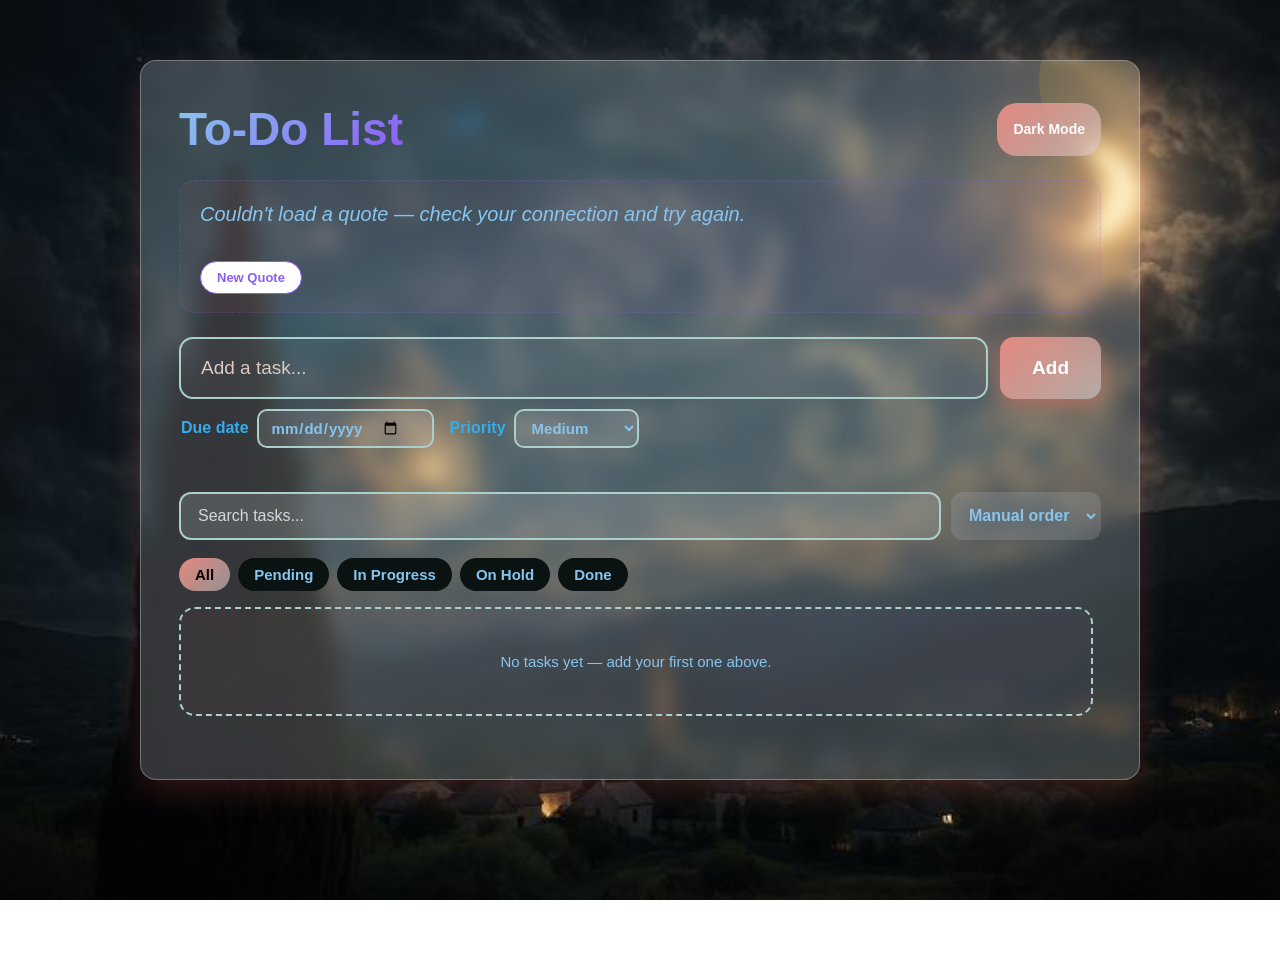
==== commit 7b819438: "feat: Added Pending/In Progress/On Hold/Done status cycle with filters" ====
--- a/index.html
+++ b/index.html
@@ -19,7 +19,6 @@
                 </div>
             </header>
 
-            <!-- QUOTE WIDGET (Homework: Fetch Motivational Quotes) -->
             <div class="quote-box" id="quote-box">
                 <p class="quote-text" id="quote-text">
                     Click "New Quote" for a little motivation.
@@ -83,14 +82,23 @@
                 >
                     All
                 </button>
-                <button class="filter-btn" data-filter="active" type="button">
-                    Active
+                <button class="filter-btn" data-filter="pending" type="button">
+                    Pending
+                </button>
+                <button
+                    class="filter-btn"
+                    data-filter="in-progress"
+                    type="button"
+                >
+                    In Progress
+                </button>
+                <button class="filter-btn" data-filter="on-hold" type="button">
+                    On Hold
                 </button>
                 <button class="filter-btn" data-filter="done" type="button">
                     Done
                 </button>
             </div>
-
             <div class="task-list-container">
                 <ul id="task-list"></ul>
 
--- a/to-do-list.css
+++ b/to-do-list.css
@@ -427,7 +427,7 @@
 
 .todo-app #task-list li {
     display: flex;
-    height: 200%;
+    height: 300%;
     align-items: center;
     gap: 12px;
     background: hwb(60.92deg 83.71% 10.09% / 12%);
@@ -538,8 +538,10 @@
 
 .todo-app .task-text {
     flex: 1;
-    font-size: 20px;
-    line-height: 1.5;
+    font-size: 30px;
+    cursor: pointer;
+
+    line-height: 1;
     word-break: break-word;
     color: var(--text-dark);
     font-weight: 500;
@@ -640,21 +642,18 @@
     border-color: var(--primary);
 }
 
-/* TASK TEXT + DUE BADGE */
 .todo-app .task-main {
     flex: 1;
     min-width: 0;
     display: flex;
-    flex-direction: column;
-    gap: 4px;
-}
-
-.todo-app .task-text {
-    cursor: text;
-}
-
+    justify-content: center;
+    flex-direction: row; /* Changed from column to row */
+    align-items: center; /* Added to vertically center the items */
+    gap: 15px; /* This now acts as horizontal spacing */
+    flex-wrap: wrap; /* Optional: allows wrapping on very small screens so they don't overflow */
+}
 .todo-app .due-badge {
-    height: 24px;
+    height: 40px;
     display: none;
     align-self: flex-start;
     font-size: 17px;
@@ -732,10 +731,6 @@
     padding: 7px 16px;
     font-weight: 700;
     cursor: pointer;
-}
-/* CLICKABLE DUE-DATE BADGE */
-.todo-app .task-main {
-    position: relative;
 }
 
 .todo-app .due-badge {
@@ -944,11 +939,62 @@
     color: #e8503f;
 }
 
-/* task-main now stacks text, due badge, and priority badge with a bit more gap */
-.todo-app .task-main {
-    gap: 5px;
-}
-
+/* =========================================================
+   STATUS BADGE (Pending / In Progress / On Hold / Done)
+   Click cycles through all four.
+   ========================================================= */
+
+.todo-app .status-badge {
+    flex: none;
+    align-self: center;
+    border: none;
+    font-family: inherit;
+    font-size: 14px;
+    font-weight: 600;
+    padding: 10px 15px;
+    border-radius: 999px;
+    cursor: pointer;
+    white-space: nowrap;
+    transition:
+        transform 0.15s ease,
+        opacity 0.15s ease;
+}
+
+.todo-app .status-badge:hover {
+    transform: translateY(-1px);
+}
+
+.todo-app .status-badge.pending {
+    background: var(--secondary);
+    color: var(--text-light);
+}
+
+.todo-app .status-badge.in-progress {
+    background: rgba(23, 184, 166, 0.18);
+    color: #0e8577;
+}
+
+.todo-app .status-badge.on-hold {
+    background: rgba(255, 183, 3, 0.18);
+    color: #b07a00;
+}
+
+.todo-app .status-badge.done {
+    background: var(--accent, var(--primary));
+    color: #ffffff;
+}
+
+/* Filter tabs: now 5 across, so let them wrap on narrow screens */
+.todo-app .filters {
+    flex-wrap: wrap;
+}
+
+@media (max-width: 420px) {
+    .todo-app .status-badge {
+        font-size: 11px;
+        padding: 6px 10px;
+    }
+}
 @media (max-width: 600px) {
     .todo-app .toolbar {
         flex-wrap: wrap;
@@ -961,7 +1007,7 @@
 }
 /* Scrollable task list */
 .task-list-container {
-    max-height: 500px;
+    max-height: 700px;
     overflow-y: auto;
     overflow-x: hidden;
     padding-right: 8px;
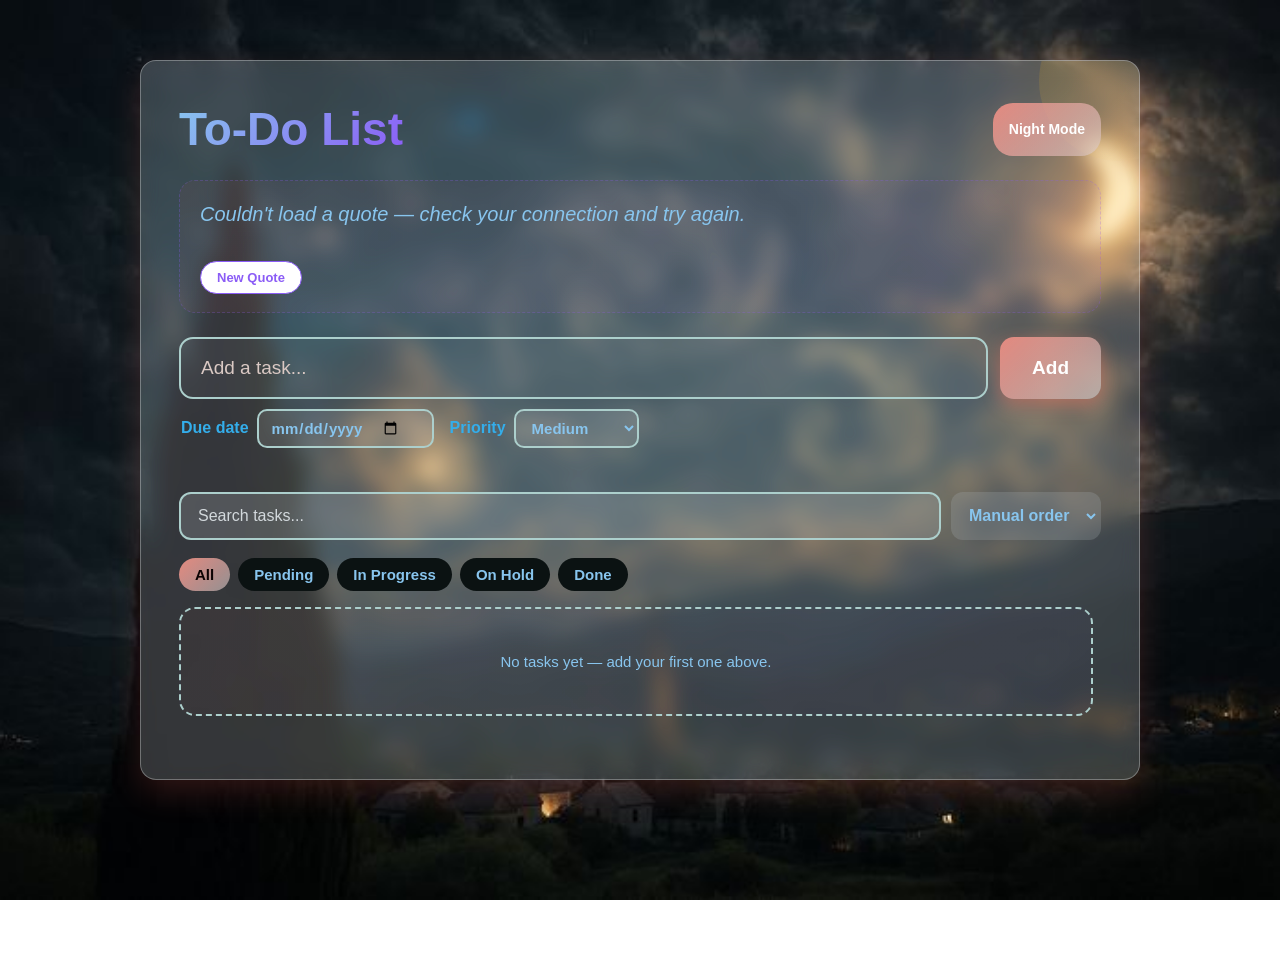
==== commit 23c46a29: "Feat: Added separate task storoge to Dark Mode and Light Mode" ====
--- a/index.html
+++ b/index.html
@@ -14,7 +14,7 @@
                     <h1>To-Do List</h1>
 
                     <button id="mode-btn" onclick="myFunction()">
-                        Dark Mode
+                        Night Mode
                     </button>
                 </div>
             </header>
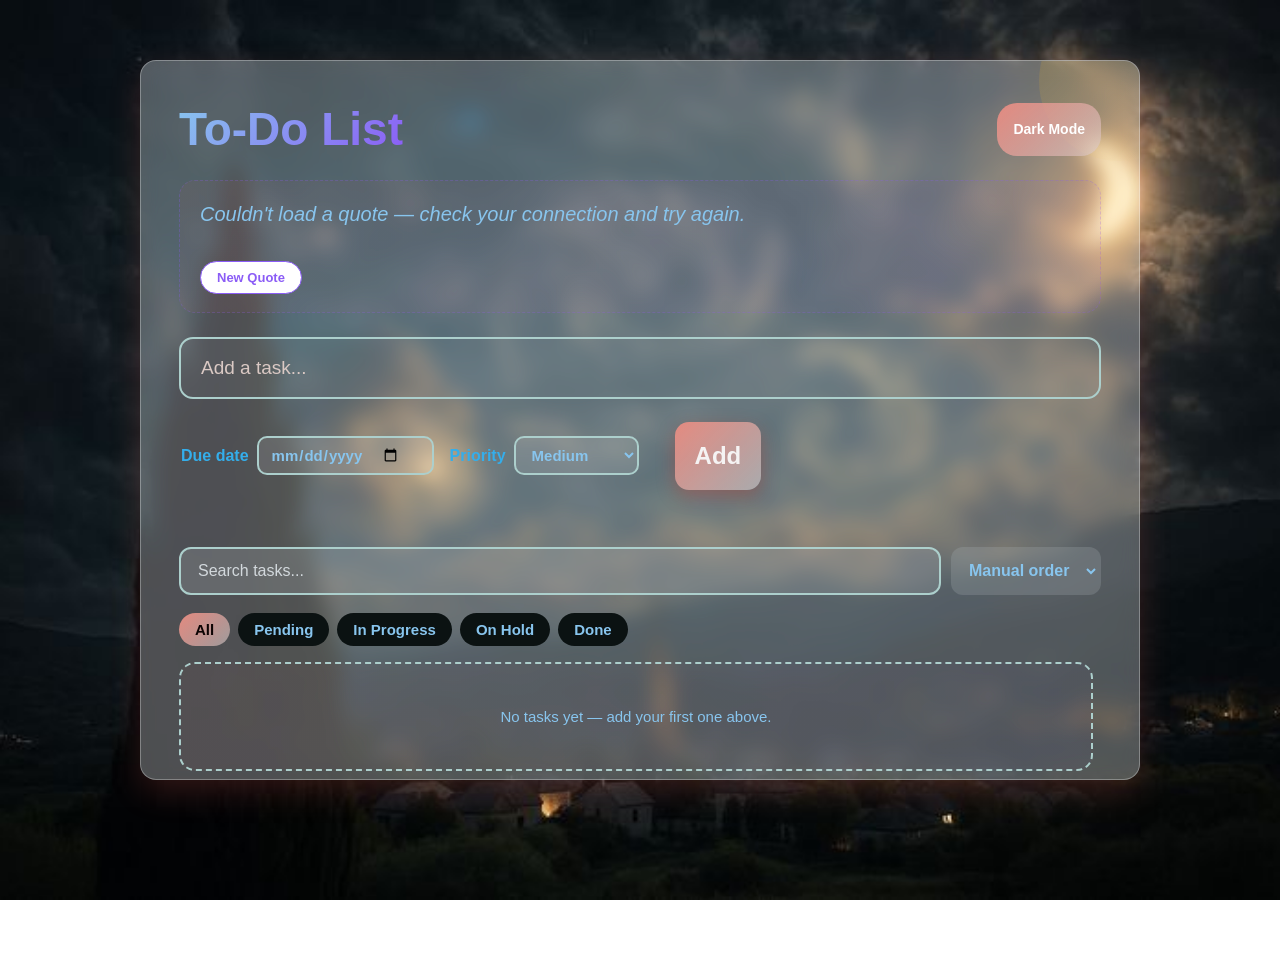
==== commit 74a3a455: "chore: configure Firebase Hosting" ====
--- a/index.html
+++ b/index.html
@@ -14,7 +14,7 @@
                     <h1>To-Do List</h1>
 
                     <button id="mode-btn" onclick="myFunction()">
-                        Night Mode
+                        Dark Mode
                     </button>
                 </div>
             </header>
@@ -36,10 +36,7 @@
                     placeholder="Add a task..."
                     autocomplete="off"
                 />
-                <button id="add-btn">Add</button>
             </div>
-
-            <!-- DUE DATE + PRIORITY (optional) -->
             <div class="due-row">
                 <label for="due-input">
                     Due date
@@ -53,7 +50,12 @@
                         <option value="high">High</option>
                     </select>
                 </label>
+                <div class="add-btn-container">
+                    <button id="add-btn">Add</button>
+                </div>
             </div>
+
+            <!-- DUE DATE + PRIORITY (optional) -->
 
             <p class="error-msg" id="error-msg"></p>
 
@@ -99,6 +101,7 @@
                     Done
                 </button>
             </div>
+
             <div class="task-list-container">
                 <ul id="task-list"></ul>
 
--- a/to-do-list.css
+++ b/to-do-list.css
@@ -160,7 +160,7 @@
     margin: 20px;
     padding: 42px 38px;
     color: var(--text-dark);
-    background: rgba(255, 255, 255, 0.2);
+    background: rgba(255, 255, 255, 0.301);
     backdrop-filter: blur(10px) saturate(180%);
     -webkit-backdrop-filter: blur(10px) saturate(180%);
     border-radius: 16px;
@@ -308,6 +308,7 @@
 
 .todo-app .composer {
     display: flex;
+    flex-direction: column;
     gap: 12px;
     margin-bottom: 8px;
 }
@@ -362,14 +363,14 @@
 
 .todo-app #add-btn {
     background: linear-gradient(135deg, var(--primary), var(--pink));
-    color: #ffffff;
+    color: #f5f3f3;
     border: none;
     border-radius: 14px;
-    padding: 0 32px;
-    font-size: 19px;
+    padding: 20px;
+    font-size: 24px;
     font-weight: 700;
     cursor: pointer;
-    box-shadow: 0 6px 18px rgba(255, 107, 91, 0.4);
+    box-shadow: 0 6px 18px rgba(185, 62, 48, 0.4);
     transition:
         transform 0.15s ease,
         box-shadow 0.15s ease,
@@ -543,7 +544,7 @@
 
     line-height: 1;
     word-break: break-word;
-    color: var(--text-dark);
+    color: black;
     font-weight: 500;
     transition: color 0.2s ease;
 }
@@ -757,7 +758,7 @@
     border: 1.5px dashed var(--text-light);
     border-radius: 999px;
     padding: 4px 12px;
-    color: var(--text-light);
+    color: rgb(8, 238, 58);
     opacity: 0.55;
     white-space: nowrap;
     box-sizing: border-box;
@@ -822,7 +823,15 @@
         background 0.2s ease,
         box-shadow 0.2s ease;
 }
-
+.add-btn-container {
+    padding-top: 10px;
+    display: flex;
+    justify-content: end;
+    margin-top: 3px;
+    padding-bottom: 13px;
+    padding-left: 20px;
+    align-self: end;
+}
 .todo-app #priority-input option {
     background: #ffffff;
     color: #222222;
